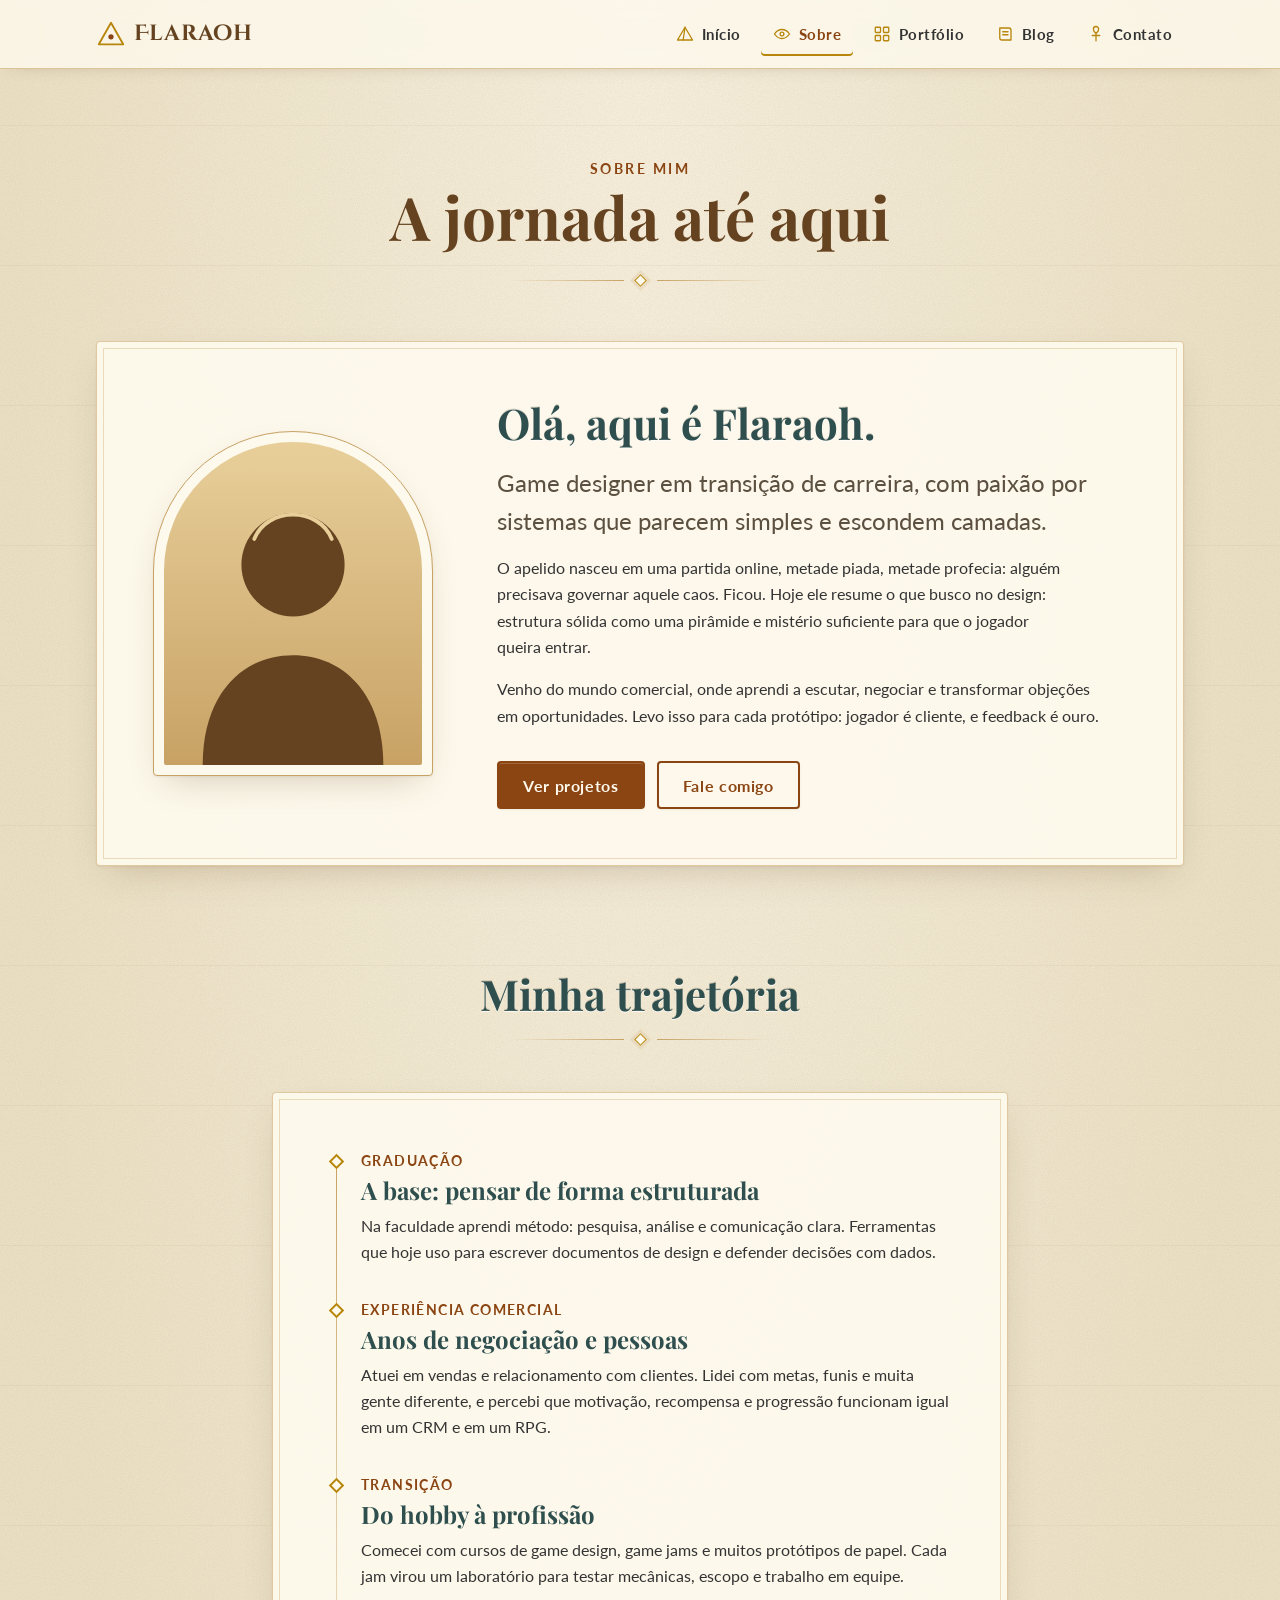
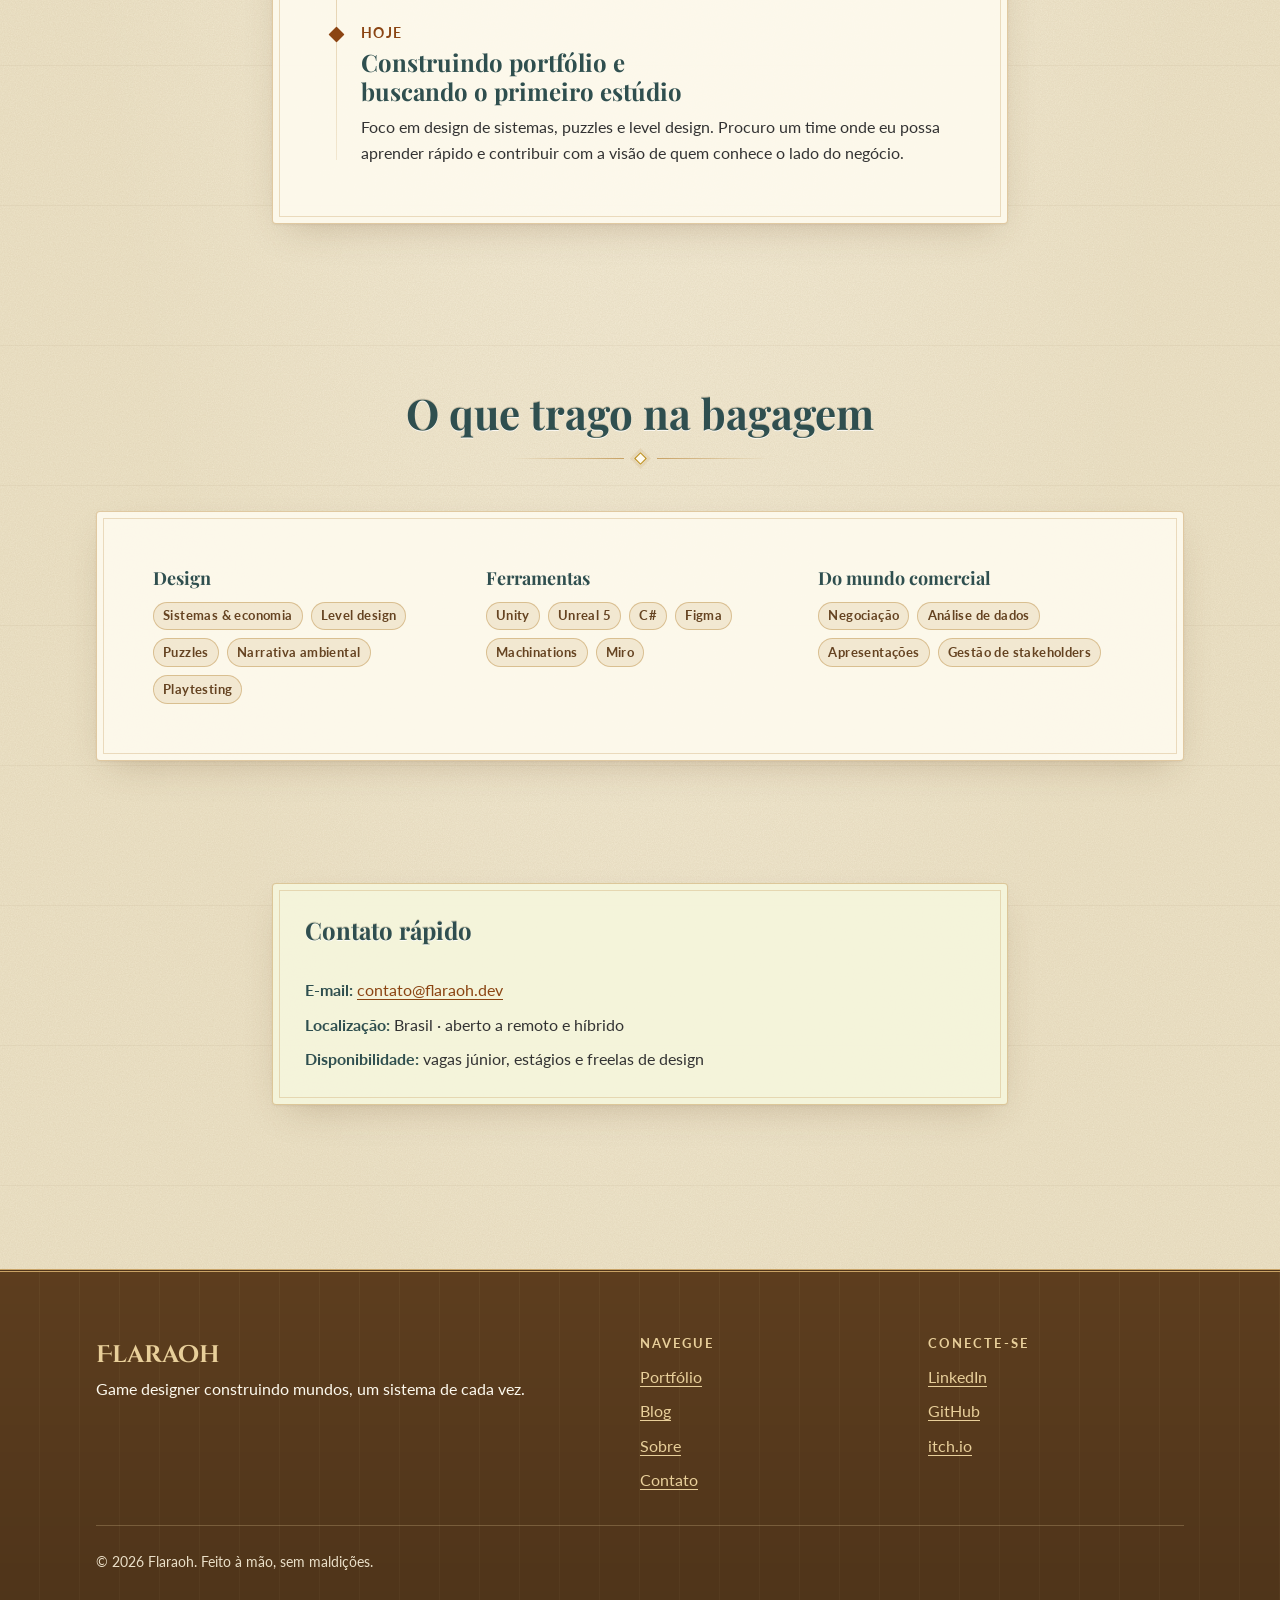
==== about.html @ 3b941d6c "Versão inicial do site Flaraoh Co-Authored-By: Claude Opus 5.5 <noreply@anthropic.com>" ====
<!doctype html>
<html lang="pt-BR">
<head>
  <meta charset="utf-8">
  <meta name="viewport" content="width=device-width, initial-scale=1">
  <title>Sobre · Flaraoh</title>
  <meta name="description" content="A jornada de Flaraoh: da graduação e da experiência comercial até o game design.">
  <meta name="theme-color" content="#FDF9ED">
  <link rel="icon" href="assets/favicon.svg" type="image/svg+xml">
  <link rel="preconnect" href="https://fonts.googleapis.com">
  <link rel="preconnect" href="https://fonts.gstatic.com" crossorigin>
  <link rel="stylesheet" href="https://fonts.googleapis.com/css2?family=Cinzel+Decorative:wght@700&family=Lato:ital,wght@0,400;0,700;1,400&family=Playfair+Display:wght@600;700&display=swap">
  <link rel="stylesheet" href="css/style.css">
  <script>document.documentElement.classList.add("js");</script>
  <script src="js/main.js" defer></script>
</head>
<body>
  <a class="skip-link" href="#conteudo">Pular para o conteúdo</a>

  <header class="site-header">
    <div class="container site-header__inner">
      <a class="brand" href="index.html">
        <svg class="brand__mark" viewBox="0 0 32 32" aria-hidden="true"><path d="M16 4 3 27h26L16 4Z" fill="none" stroke="#B8860B" stroke-width="2" stroke-linejoin="round"/><circle cx="16" cy="19" r="2.8" fill="#8B4513"/></svg>
        <span class="brand__name">Flaraoh</span>
      </a>
      <button class="nav-toggle" type="button" aria-expanded="false" aria-controls="site-nav">
        <span class="nav-toggle__bars" aria-hidden="true"></span>
        <span class="nav-toggle__label visually-hidden">Abrir menu</span>
      </button>
      <nav id="site-nav" class="site-nav" aria-label="Principal">
        <ul class="site-nav__list">
          <li><a class="site-nav__link" href="index.html"><svg class="site-nav__icon" viewBox="0 0 24 24" aria-hidden="true"><path d="M12 3 2 20h20L12 3Z"/><path d="M12 3 9.5 20"/></svg>Início</a></li>
          <li><a class="site-nav__link" href="about.html" aria-current="page"><svg class="site-nav__icon" viewBox="0 0 24 24" aria-hidden="true"><path d="M2 12s4-6 10-6 10 6 10 6-4 6-10 6S2 12 2 12Z"/><circle cx="12" cy="12" r="2.5"/></svg>Sobre</a></li>
          <li><a class="site-nav__link" href="portfolio.html"><svg class="site-nav__icon" viewBox="0 0 24 24" aria-hidden="true"><rect x="3" y="3" width="7" height="7" rx="1"/><rect x="14" y="3" width="7" height="7" rx="1"/><rect x="3" y="14" width="7" height="7" rx="1"/><rect x="14" y="14" width="7" height="7" rx="1"/></svg>Portfólio</a></li>
          <li><a class="site-nav__link" href="blog.html"><svg class="site-nav__icon" viewBox="0 0 24 24" aria-hidden="true"><path d="M5 4h12a3 3 0 0 1 3 3v13H8a3 3 0 0 1-3-3V4Z"/><path d="M9 9h7M9 13h7"/></svg>Blog</a></li>
          <li><a class="site-nav__link" href="contact.html"><svg class="site-nav__icon" viewBox="0 0 24 24" aria-hidden="true"><path d="M12 11C9.5 9 8.5 7 8.5 5.5a3.5 3.5 0 0 1 7 0C15.5 7 14.5 9 12 11Z"/><path d="M12 11v10M7 14h10"/></svg>Contato</a></li>
        </ul>
      </nav>
    </div>
  </header>

  <main id="conteudo">
    <header class="page-header container">
      <p class="eyebrow">Sobre mim</p>
      <h1 class="mt-0">A jornada até aqui</h1>
      <div class="divider" aria-hidden="true"><span class="divider__gem"></span></div>
    </header>

    <!-- EDITAR: substitua os textos abaixo pela sua história real -->
    <section class="container" aria-label="Apresentação">
      <div class="plaque">
        <div class="profile">
          <figure class="profile__photo">
            <!-- Troque por sua foto: idealmente WebP/AVIF, ~560×700px, < 80 KB -->
            <img src="assets/img/profile.svg" alt="Retrato de Flaraoh" width="400" height="500" decoding="async">
          </figure>
          <div class="stack">
            <h2 class="engraved--subtle">Olá, aqui é Flaraoh.</h2>
            <p class="lead">Game designer em transição de carreira, com paixão por sistemas que parecem simples e escondem camadas.</p>
            <p>O apelido nasceu em uma partida online, metade piada, metade profecia: alguém precisava governar aquele caos. Ficou. Hoje ele resume o que busco no design: estrutura sólida como uma pirâmide e mistério suficiente para que o jogador queira entrar.</p>
            <p>Venho do mundo comercial, onde aprendi a escutar, negociar e transformar objeções em oportunidades. Levo isso para cada protótipo: jogador é cliente, e feedback é ouro.</p>
            <div class="hero__actions hero__actions--start">
              <a class="btn" href="portfolio.html">Ver projetos</a>
              <a class="btn btn--ghost" href="contact.html">Fale comigo</a>
            </div>
          </div>
        </div>
      </div>
    </section>

    <section class="section" aria-labelledby="jornada-title">
      <div class="container container--narrow">
        <header class="section-header">
          <h2 id="jornada-title" class="section-title engraved--subtle">Minha trajetória</h2>
          <div class="divider" aria-hidden="true"><span class="divider__gem"></span></div>
        </header>

        <div class="plaque">
          <ol class="timeline">
            <li class="timeline__item">
              <p class="timeline__period">Graduação</p>
              <h3>A base: pensar de forma estruturada</h3>
              <p>Na faculdade aprendi método: pesquisa, análise e comunicação clara. Ferramentas que hoje uso para escrever documentos de design e defender decisões com dados.</p>
            </li>
            <li class="timeline__item">
              <p class="timeline__period">Experiência comercial</p>
              <h3>Anos de negociação e pessoas</h3>
              <p>Atuei em vendas e relacionamento com clientes. Lidei com metas, funis e muita gente diferente, e percebi que motivação, recompensa e progressão funcionam igual em um CRM e em um RPG.</p>
            </li>
            <li class="timeline__item">
              <p class="timeline__period">Transição</p>
              <h3>Do hobby à profissão</h3>
              <p>Comecei com cursos de game design, game jams e muitos protótipos de papel. Cada jam virou um laboratório para testar mecânicas, escopo e trabalho em equipe.</p>
            </li>
            <li class="timeline__item timeline__item--current">
              <p class="timeline__period">Hoje</p>
              <h3>Construindo portfólio e buscando o primeiro estúdio</h3>
              <p>Foco em design de sistemas, puzzles e level design. Procuro um time onde eu possa aprender rápido e contribuir com a visão de quem conhece o lado do negócio.</p>
            </li>
          </ol>
        </div>
      </div>
    </section>

    <section class="section section--tight" aria-labelledby="skills-title">
      <div class="container">
        <header class="section-header">
          <h2 id="skills-title" class="section-title engraved--subtle">O que trago na bagagem</h2>
          <div class="divider" aria-hidden="true"><span class="divider__gem"></span></div>
        </header>

        <div class="plaque">
          <div class="skill-groups">
            <div class="skill-group">
              <h3>Design</h3>
              <ul class="tag-list">
                <li class="tag">Sistemas & economia</li><li class="tag">Level design</li><li class="tag">Puzzles</li><li class="tag">Narrativa ambiental</li><li class="tag">Playtesting</li>
              </ul>
            </div>
            <div class="skill-group">
              <h3>Ferramentas</h3>
              <ul class="tag-list">
                <li class="tag">Unity</li><li class="tag">Unreal 5</li><li class="tag">C#</li><li class="tag">Figma</li><li class="tag">Machinations</li><li class="tag">Miro</li>
              </ul>
            </div>
            <div class="skill-group">
              <h3>Do mundo comercial</h3>
              <ul class="tag-list">
                <li class="tag">Negociação</li><li class="tag">Análise de dados</li><li class="tag">Apresentações</li><li class="tag">Gestão de stakeholders</li>
              </ul>
            </div>
          </div>
        </div>
      </div>
    </section>

    <section class="section section--tight" aria-labelledby="contato-rapido-title">
      <div class="container container--narrow">
        <div class="plaque plaque--beige plaque--compact">
          <h2 id="contato-rapido-title" class="engraved--subtle fs-h3">Contato rápido</h2>
          <ul class="contact-facts mt-6">
            <!-- EDITAR: e-mail e localização -->
            <li><strong>E-mail:</strong> <a href="mailto:contato@flaraoh.dev">contato@flaraoh.dev</a></li>
            <li><strong>Localização:</strong> Brasil · aberto a remoto e híbrido</li>
            <li><strong>Disponibilidade:</strong> vagas júnior, estágios e freelas de design</li>
          </ul>
        </div>
      </div>
    </section>
  </main>

  <footer class="site-footer">
    <div class="container site-footer__inner">
      <div>
        <p class="site-footer__brand">Flaraoh</p>
        <p>Game designer construindo mundos, um sistema de cada vez.</p>
      </div>
      <nav aria-label="Rodapé">
        <h2 class="site-footer__heading">Navegue</h2>
        <ul class="site-footer__links">
          <li><a href="portfolio.html">Portfólio</a></li>
          <li><a href="blog.html">Blog</a></li>
          <li><a href="about.html">Sobre</a></li>
          <li><a href="contact.html">Contato</a></li>
        </ul>
      </nav>
      <div>
        <h2 class="site-footer__heading">Conecte-se</h2>
        <ul class="site-footer__links">
          <li><a href="https://www.linkedin.com/in/seu-usuario" rel="noopener">LinkedIn</a></li>
          <li><a href="https://github.com/seu-usuario" rel="noopener">GitHub</a></li>
          <li><a href="https://seu-usuario.itch.io" rel="noopener">itch.io</a></li>
        </ul>
      </div>
      <p class="site-footer__copy">© <span data-year>2026</span> Flaraoh. Feito à mão, sem maldições.</p>
    </div>
  </footer>
</body>
</html>
---- css/style.css ----
/* ==========================================================================
   Flaraoh — Portfólio & Blog
   Tema: "Deserto Dourado" · Tipografia: "Antigo & Moderno"
   Organização: 1. Tokens · 2. Reset/Base · 3. Tipografia · 4. Layout
                5. Componentes · 6. Páginas · 7. Utilitários · 8. Media
   Convenção de classes: BEM-like (bloco__elemento--modificador)
   ========================================================================== */

/* 1. TOKENS
   ========================================================================== */
:root {
  /* Paleta "Deserto Dourado" */
  --c-sand: #FDF9ED;        /* Primária: Areia Clara (placas/pergaminho) */
  --c-beige: #F5F5DC;       /* Primária: Bege Claro */
  --c-wall: #EDE3C8;        /* Pedra da parede (fundo do body) */
  --c-gold: #C8A265;        /* Secundária: Ouro Envelhecido (decorativo) */
  --c-goldenrod: #B8860B;   /* Secundária: Goldenrod (ícones/linhas) */
  --c-gold-light: #E8CF9A;  /* Ouro claro para texto sobre fundo escuro */
  --c-cta: #8B4513;         /* Destaque: Saddle Brown (botões/links) */
  --c-cta-dark: #654321;    /* Destaque: Marrom Escuro (hover/títulos) */
  --c-text: #333333;        /* Texto principal */
  --c-slate: #2F4F4F;       /* Títulos secundários */
  --c-muted: #5C5040;       /* Texto de apoio (contraste ≥ 7:1 sobre areia) */
  --c-border: #7A6545;      /* Borda de campos (≥ 3:1 sobre areia) */
  --c-error: #A0281E;
  --c-success: #2E5E3A;

  /* Tipografia */
  --f-display: "Cinzel Decorative", "Cinzel", Georgia, serif;
  --f-heading: "Playfair Display", Georgia, "Times New Roman", serif;
  --f-body: "Lato", "Open Sans", system-ui, -apple-system, "Segoe UI", sans-serif;

  --fs-sm: 0.875rem;
  --fs-base: 1rem;
  --fs-md: clamp(1.0625rem, 0.3vw + 1rem, 1.1875rem);
  --fs-lg: clamp(1.25rem, 0.8vw + 1rem, 1.5rem);
  --fs-h3: clamp(1.25rem, 0.9vw + 1rem, 1.5rem);
  --fs-h2: clamp(1.75rem, 2.2vw + 1rem, 2.625rem);
  --fs-h1: clamp(2.25rem, 4vw + 1rem, 3.75rem);
  --fs-hero: clamp(3rem, 9vw + 1rem, 6.5rem);

  /* Espaçamento */
  --sp-1: 0.25rem;
  --sp-2: 0.5rem;
  --sp-3: 0.75rem;
  --sp-4: 1rem;
  --sp-5: 1.5rem;
  --sp-6: 2rem;
  --sp-7: 3rem;
  --sp-8: 4rem;
  --sp-9: 6rem;
  --section-y: clamp(3.5rem, 8vw, 7rem);

  /* Formas & sombras */
  --radius: 4px;
  --radius-lg: 10px;
  --shadow-sm: 0 1px 2px rgb(101 67 33 / 0.08);
  --shadow-plaque: 0 1px 2px rgb(101 67 33 / 0.08), 0 14px 36px -14px rgb(101 67 33 / 0.28);
  --shadow-lift: 0 2px 4px rgb(101 67 33 / 0.1), 0 20px 40px -16px rgb(101 67 33 / 0.35);

  --container: 72rem;
  --measure: 68ch;
  --header-h: 4.25rem;
  --ease: cubic-bezier(0.2, 0.7, 0.2, 1);
}

/* 2. RESET / BASE
   ========================================================================== */
*,
*::before,
*::after { box-sizing: border-box; }

* { margin: 0; }

html {
  -webkit-text-size-adjust: 100%;
  text-size-adjust: 100%;
  scroll-behavior: smooth;
  scroll-padding-top: calc(var(--header-h) + var(--sp-4));
}

body {
  min-height: 100vh;
  display: flex;
  flex-direction: column;
  font-family: var(--f-body);
  font-size: var(--fs-base);
  line-height: 1.65;
  color: var(--c-text);
  background-color: var(--c-wall);
  /* "Parede gravada": ruído de pedra + fiadas horizontais muito sutis */
  background-image:
    url("data:image/svg+xml,%3Csvg xmlns='http://www.w3.org/2000/svg' width='220' height='220'%3E%3Cfilter id='n'%3E%3CfeTurbulence type='fractalNoise' baseFrequency='.85' numOctaves='3' stitchTiles='stitch'/%3E%3CfeColorMatrix values='0 0 0 0 .40 0 0 0 0 .28 0 0 0 0 .13 0 0 0 .16 0'/%3E%3C/filter%3E%3Crect width='100%25' height='100%25' filter='url(%23n)'/%3E%3C/svg%3E"),
    repeating-linear-gradient(0deg, transparent 0 139px, rgb(101 67 33 / 0.05) 139px 140px),
    radial-gradient(ellipse at 50% 0%, rgb(253 249 237 / 0.7), transparent 70%);
  text-rendering: optimizeLegibility;
  -webkit-font-smoothing: antialiased;
}

main { flex: 1; }

img,
svg,
video,
iframe {
  display: block;
  max-width: 100%;
}

img { height: auto; }

input,
button,
textarea,
select { font: inherit; color: inherit; }

a {
  color: var(--c-cta);
  text-decoration-thickness: 1px;
  text-underline-offset: 0.2em;
  transition: color 0.2s var(--ease);
}

a:hover { color: var(--c-cta-dark); text-decoration-thickness: 2px; }

:focus-visible {
  outline: 3px solid var(--c-cta);
  outline-offset: 3px;
  border-radius: 2px;
}

::selection { background: var(--c-gold); color: #1F1408; }

/* 3. TIPOGRAFIA
   ========================================================================== */
h1,
h2,
h3 {
  font-family: var(--f-heading);
  font-weight: 700;
  line-height: 1.2;
  color: var(--c-slate);
  text-wrap: balance;
}

h1 { font-size: var(--fs-h1); color: var(--c-cta-dark); }
h2 { font-size: var(--fs-h2); }
h3 { font-size: var(--fs-h3); }

p,
li { max-width: var(--measure); text-wrap: pretty; }

.lead {
  font-size: var(--fs-lg);
  line-height: 1.55;
  color: var(--c-muted);
}

.eyebrow {
  font-family: var(--f-body);
  font-size: var(--fs-sm);
  font-weight: 700;
  letter-spacing: 0.18em;
  text-transform: uppercase;
  color: var(--c-cta);
}

/* Efeito "gravado na pedra" — somente H1 da home e (sutilmente) H2 de seção */
.engraved {
  font-family: var(--f-display);
  font-weight: 700;
  letter-spacing: 0.04em;
  color: var(--c-cta-dark);
  text-shadow:
    0 -1px 0 rgb(40 22 6 / 0.45),   /* sombra na borda superior do sulco */
    0 1px 0 rgb(255 255 255 / 0.75), /* luz batendo na borda inferior */
    0 2px 3px rgb(255 255 255 / 0.35);
}

.engraved--subtle {
  text-shadow:
    0 -1px 0 rgb(40 22 6 / 0.18),
    0 1px 0 rgb(255 255 255 / 0.8);
}

/* 4. LAYOUT
   ========================================================================== */
.container {
  width: 100%;
  max-width: var(--container);
  margin-inline: auto;
  padding-inline: var(--sp-4);
}

.container--narrow { max-width: 50rem; }

.section { padding-block: var(--section-y); }
.section--tight { padding-block: calc(var(--section-y) * 0.6); }

.stack > * + * { margin-top: var(--sp-4); }
.stack--lg > * + * { margin-top: var(--sp-6); }

.grid {
  display: grid;
  gap: var(--sp-6);
  grid-template-columns: 1fr;
}

/* 5. COMPONENTES
   ========================================================================== */

/* --- Skip link --- */
.skip-link {
  position: absolute;
  left: var(--sp-4);
  top: -100px;
  z-index: 100;
  padding: var(--sp-3) var(--sp-4);
  background: var(--c-cta-dark);
  color: var(--c-sand);
  font-weight: 700;
  border-radius: var(--radius);
}

.skip-link:focus { top: var(--sp-3); color: var(--c-sand); }

/* --- Cabeçalho fixo --- */
.site-header {
  position: sticky;
  top: 0;
  z-index: 50;
  background: rgb(253 249 237 / 0.94);
  border-bottom: 1px solid rgb(200 162 101 / 0.6);
  box-shadow: 0 6px 18px -14px rgb(101 67 33 / 0.5);
}

@supports (backdrop-filter: blur(8px)) {
  .site-header {
    background: rgb(253 249 237 / 0.82);
    backdrop-filter: blur(10px) saturate(1.1);
  }
}

.site-header__inner {
  position: relative;
  display: flex;
  flex-wrap: wrap;
  align-items: center;
  justify-content: space-between;
  min-height: var(--header-h);
  gap: var(--sp-2) var(--sp-4);
}

.brand {
  display: inline-flex;
  align-items: center;
  gap: var(--sp-2);
  text-decoration: none;
  color: var(--c-cta-dark);
}

.brand:hover { color: var(--c-cta); text-decoration: none; }

.brand__mark { width: 30px; height: 30px; flex: none; }

.brand__name {
  font-family: var(--f-display);
  font-weight: 700;
  font-size: 1.375rem;
  letter-spacing: 0.04em;
}

/* --- Botão do menu (mobile) --- */
.nav-toggle {
  display: none;
  align-items: center;
  justify-content: center;
  width: 44px;
  height: 44px;
  padding: 0;
  background: transparent;
  border: 1px solid rgb(200 162 101 / 0.7);
  border-radius: var(--radius);
  cursor: pointer;
  color: var(--c-cta-dark);
}

.js .nav-toggle { display: inline-flex; }

.nav-toggle__bars,
.nav-toggle__bars::before,
.nav-toggle__bars::after {
  display: block;
  width: 20px;
  height: 2px;
  background: currentColor;
  border-radius: 2px;
  transition: transform 0.25s var(--ease), background-color 0.25s var(--ease);
}

.nav-toggle__bars { position: relative; }
.nav-toggle__bars::before,
.nav-toggle__bars::after { content: ""; position: absolute; left: 0; }
.nav-toggle__bars::before { top: -6px; }
.nav-toggle__bars::after { top: 6px; }

.nav-toggle[aria-expanded="true"] .nav-toggle__bars { background: transparent; }
.nav-toggle[aria-expanded="true"] .nav-toggle__bars::before { transform: translateY(6px) rotate(45deg); }
.nav-toggle[aria-expanded="true"] .nav-toggle__bars::after { transform: translateY(-6px) rotate(-45deg); }

/* --- Navegação --- */
.site-nav { width: 100%; }

.site-nav__list {
  list-style: none;
  padding: 0 0 var(--sp-3);
  display: flex;
  flex-wrap: wrap;
  gap: var(--sp-1) var(--sp-2);
}

/* Com JS: menu vira dropdown no mobile. Sem JS: fica sempre visível. */
.js .site-nav {
  display: none;
  position: absolute;
  top: 100%;
  left: 0;
  right: 0;
  background: var(--c-sand);
  border-bottom: 1px solid var(--c-gold);
  box-shadow: 0 18px 30px -18px rgb(101 67 33 / 0.45);
}

.js .site-nav.is-open { display: block; animation: nav-in 0.22s var(--ease); }

.js .site-nav__list {
  flex-direction: column;
  padding: var(--sp-3) var(--sp-4) var(--sp-5);
}

@keyframes nav-in {
  from { opacity: 0; transform: translateY(-6px); }
  to { opacity: 1; transform: none; }
}

.site-nav__link {
  display: flex;
  align-items: center;
  gap: var(--sp-2);
  min-height: 44px;
  padding: var(--sp-2) var(--sp-3);
  border-radius: var(--radius);
  font-weight: 700;
  font-size: 0.9375rem;
  letter-spacing: 0.03em;
  color: var(--c-text);
  text-decoration: none;
  transition: background-color 0.2s var(--ease), color 0.2s var(--ease);
}

.site-nav__link:hover {
  color: var(--c-cta-dark);
  background: rgb(200 162 101 / 0.16);
  text-decoration: none;
}

.site-nav__link[aria-current="page"] {
  color: var(--c-cta);
  box-shadow: inset 0 -2px 0 var(--c-goldenrod);
}

.site-nav__icon {
  width: 18px;
  height: 18px;
  flex: none;
  fill: none;
  stroke: var(--c-goldenrod);
  stroke-width: 1.75;
  stroke-linecap: round;
  stroke-linejoin: round;
}

/* --- Botões / CTAs --- */
.btn {
  --btn-bg: var(--c-cta);
  --btn-fg: var(--c-sand);
  --btn-bd: var(--c-cta);
  display: inline-flex;
  align-items: center;
  justify-content: center;
  gap: var(--sp-2);
  min-height: 48px;
  padding: var(--sp-3) var(--sp-5);
  font-family: var(--f-body);
  font-weight: 700;
  font-size: 1rem;
  letter-spacing: 0.04em;
  line-height: 1.2;
  text-decoration: none;
  color: var(--btn-fg);
  background: var(--btn-bg);
  border: 2px solid var(--btn-bd);
  border-radius: var(--radius);
  box-shadow: var(--shadow-sm), inset 0 1px 0 rgb(255 255 255 / 0.18);
  cursor: pointer;
  transition: transform 0.18s var(--ease), box-shadow 0.18s var(--ease),
              background-color 0.18s var(--ease), color 0.18s var(--ease);
}

.btn:hover {
  --btn-bg: var(--c-cta-dark);
  --btn-bd: var(--c-cta-dark);
  color: var(--btn-fg);
  text-decoration: none;
  transform: translateY(-2px);
  box-shadow: 0 10px 20px -10px rgb(101 67 33 / 0.7), inset 0 1px 0 rgb(255 255 255 / 0.18);
}

.btn:active {
  transform: translateY(1px);
  box-shadow: inset 0 3px 6px rgb(0 0 0 / 0.3);
}

.btn--ghost {
  --btn-bg: transparent;
  --btn-fg: var(--c-cta);
}

.btn--ghost:hover {
  --btn-bg: var(--c-cta);
  --btn-bd: var(--c-cta);
  --btn-fg: var(--c-sand);
}

.btn--block { width: 100%; }

.btn[disabled],
.btn[aria-disabled="true"] { opacity: 0.6; cursor: not-allowed; transform: none; }

.btn__arrow { transition: transform 0.18s var(--ease); }
.btn:hover .btn__arrow { transform: translateX(3px); }

.link-arrow {
  display: inline-flex;
  align-items: center;
  gap: var(--sp-1);
  font-weight: 700;
  text-decoration: none;
}

.link-arrow::after {
  content: "→";
  transition: transform 0.18s var(--ease);
}

.link-arrow:hover { text-decoration: underline; }
.link-arrow:hover::after { transform: translateX(3px); }

/* --- Placa / Pergaminho (fundo do conteúdo) --- */
.plaque {
  position: relative;
  padding: clamp(1.5rem, 5vw, 3.5rem);
  background: rgb(253 249 237 / 0.95);
  border: 1px solid rgb(200 162 101 / 0.55);
  border-radius: var(--radius);
  box-shadow: var(--shadow-plaque);
  /* moldura interna dupla, como uma placa entalhada */
  outline: 1px solid rgb(200 162 101 / 0.35);
  outline-offset: -8px;
}

.plaque--beige { background: rgb(245 245 220 / 0.95); }
.plaque--compact { padding: clamp(1.25rem, 4vw, 2rem); }

/* --- Divisor ornamental --- */
.divider {
  display: flex;
  align-items: center;
  gap: var(--sp-3);
  width: min(260px, 70%);
  margin: var(--sp-5) auto;
}

.divider::before,
.divider::after {
  content: "";
  flex: 1;
  height: 1px;
  background: linear-gradient(90deg, transparent, var(--c-gold));
}

.divider::after { background: linear-gradient(270deg, transparent, var(--c-gold)); }

.divider__gem {
  width: 9px;
  height: 9px;
  transform: rotate(45deg);
  border: 1px solid var(--c-goldenrod);
  background: var(--c-sand);
  box-shadow: 0 0 0 3px rgb(200 162 101 / 0.18);
}

.divider--start { margin-inline: 0; }
.divider--start::before { display: none; }

/* --- Cabeçalho de seção --- */
.section-header {
  text-align: center;
  margin-bottom: var(--sp-7);
}

.section-header > p { margin-inline: auto; }
.section-header .divider { margin-block: var(--sp-4); }

.section-title { font-family: var(--f-heading); }

.section-header__sub { color: var(--c-muted); font-size: var(--fs-md); }

/* --- Cabeçalho de página interna --- */
.page-header {
  padding-block: clamp(3rem, 7vw, 5.5rem) var(--sp-6);
  text-align: center;
}

.page-header > * { margin-inline: auto; }
.page-header .lead { margin-top: var(--sp-3); }

/* --- Hero (home) --- */
.hero {
  padding-block: clamp(3.5rem, 10vw, 8rem) var(--section-y);
  text-align: center;
  overflow: hidden;
}

.hero__inner { display: flex; flex-direction: column; align-items: center; }

.hero__title {
  font-size: var(--fs-hero);
  line-height: 1;
  margin-top: var(--sp-3);
}

.hero__plaque { max-width: 44rem; margin-top: var(--sp-2); }

.hero__lead {
  font-size: var(--fs-lg);
  line-height: 1.55;
  margin-inline: auto;
}

.hero__actions {
  display: flex;
  flex-direction: column;
  gap: var(--sp-3);
  margin-top: var(--sp-6);
}

/* --- Tags --- */
.tag-list {
  list-style: none;
  padding: 0;
  display: flex;
  flex-wrap: wrap;
  gap: var(--sp-2);
}

.tag {
  display: inline-block;
  padding: 0.2em 0.7em;
  font-size: 0.8125rem;
  font-weight: 700;
  letter-spacing: 0.03em;
  color: var(--c-cta-dark);
  background: rgb(200 162 101 / 0.18);
  border: 1px solid rgb(200 162 101 / 0.6);
  border-radius: 999px;
}

/* --- Cards de projeto --- */
.card-list { list-style: none; padding: 0; }
.card-list > li { max-width: none; display: flex; }
.card-list > li > .card { flex: 1; }

.card {
  position: relative;
  display: flex;
  flex-direction: column;
  background: rgb(253 249 237 / 0.96);
  border: 1px solid rgb(200 162 101 / 0.55);
  border-radius: var(--radius);
  box-shadow: var(--shadow-plaque);
  overflow: hidden;
  transition: transform 0.25s var(--ease), box-shadow 0.25s var(--ease);
}

.card:has(.card__link:hover),
.card:focus-within {
  transform: translateY(-4px);
  box-shadow: var(--shadow-lift);
}

.card__media {
  aspect-ratio: 16 / 10;
  background: var(--c-beige);
  border-bottom: 1px solid rgb(200 162 101 / 0.55);
  overflow: hidden;
}

.card__media img {
  width: 100%;
  height: 100%;
  object-fit: cover;
  transition: transform 0.5s var(--ease);
}

.card:has(.card__link:hover) .card__media img { transform: scale(1.04); }

.card__body {
  display: flex;
  flex-direction: column;
  flex: 1;
  gap: var(--sp-3);
  padding: var(--sp-5);
}

.card__meta { font-size: var(--fs-sm); color: var(--c-muted); }

.card__title a { color: inherit; text-decoration: none; }

/* link "esticado": o card inteiro é clicável sem aninhar links */
.card__link::after { content: ""; position: absolute; inset: 0; }

.card__footer { margin-top: auto; padding-top: var(--sp-2); }

.card__cta { font-weight: 700; color: var(--c-cta); }
.card__cta--soon { color: var(--c-muted); font-style: italic; font-weight: 400; }

.badge {
  position: absolute;
  top: var(--sp-3);
  right: var(--sp-3);
  z-index: 1;
  padding: 0.25em 0.7em;
  font-size: 0.75rem;
  font-weight: 700;
  letter-spacing: 0.08em;
  text-transform: uppercase;
  color: var(--c-sand);
  background: var(--c-cta-dark);
  border-radius: var(--radius);
}

/* --- Lista de posts --- */
.post-list { list-style: none; padding: 0; }

.post-list > li { max-width: none; }

.post-list > li + li {
  margin-top: var(--sp-6);
  padding-top: var(--sp-6);
  border-top: 1px solid rgb(200 162 101 / 0.5);
}

.post-preview { display: grid; gap: var(--sp-2); }

.post-preview__meta {
  display: flex;
  flex-wrap: wrap;
  gap: var(--sp-1) var(--sp-3);
  font-size: var(--fs-sm);
  color: var(--c-muted);
}

.post-preview__meta span::before { content: "·"; margin-right: var(--sp-3); }

.post-preview__title a { color: var(--c-slate); text-decoration: none; }
.post-preview__title a:hover { color: var(--c-cta); text-decoration: underline; }

.post-preview__excerpt { color: var(--c-text); }

/* --- Faixa de CTA --- */
.cta-band { text-align: center; }
.cta-band .lead { margin: var(--sp-4) auto 0; }
.cta-band__actions {
  display: flex;
  flex-wrap: wrap;
  justify-content: center;
  gap: var(--sp-3);
  margin-top: var(--sp-6);
}

/* --- Artigo / Prosa --- */
.prose {
  font-size: var(--fs-md);
  line-height: 1.8;
}

.prose > * + * { margin-top: 1.25em; }
.prose h2 { font-size: clamp(1.5rem, 1.5vw + 1rem, 2rem); margin-top: 2.2em; }
.prose h3 { margin-top: 1.8em; }
.prose h2 + *,
.prose h3 + * { margin-top: 0.6em; }

.prose ul,
.prose ol { padding-left: 1.4em; }
.prose li + li { margin-top: 0.4em; }
.prose li::marker { color: var(--c-goldenrod); }

.prose blockquote {
  padding: var(--sp-4) var(--sp-5);
  border-left: 3px solid var(--c-gold);
  background: rgb(200 162 101 / 0.1);
  font-family: var(--f-heading);
  font-style: italic;
  font-size: 1.15em;
  color: var(--c-slate);
}

.prose code {
  font-size: 0.9em;
  padding: 0.1em 0.35em;
  background: rgb(200 162 101 / 0.18);
  border-radius: 3px;
}

.article-header { text-align: center; }
.article-header > * { margin-inline: auto; }
.article-header__meta {
  display: flex;
  flex-wrap: wrap;
  justify-content: center;
  gap: var(--sp-1) var(--sp-4);
  margin-top: var(--sp-4);
  font-size: var(--fs-sm);
  color: var(--c-muted);
}

/* --- Figuras / mídia --- */
.figure { margin-block: var(--sp-6); }

.figure img,
.figure .video-frame {
  width: 100%;
  border-radius: var(--radius);
  border: 1px solid rgb(200 162 101 / 0.55);
  box-shadow: var(--shadow-sm);
}

.figure figcaption {
  margin-top: var(--sp-2);
  font-size: var(--fs-sm);
  color: var(--c-muted);
  text-align: center;
  max-width: none;
}

.video-frame {
  position: relative;
  aspect-ratio: 16 / 9;
  background: #2A1B0E;
  overflow: hidden;
}

.video-frame iframe,
.video-frame img { position: absolute; inset: 0; width: 100%; height: 100%; object-fit: cover; border: 0; }

.gallery {
  display: grid;
  gap: var(--sp-4);
  grid-template-columns: 1fr;
}

.gallery .figure { margin: 0; }

/* --- Lista de metadados (projeto) --- */
.meta-list {
  display: grid;
  gap: var(--sp-4);
  grid-template-columns: repeat(auto-fit, minmax(8rem, 1fr));
}

.meta-list dt {
  font-size: 0.75rem;
  font-weight: 700;
  letter-spacing: 0.14em;
  text-transform: uppercase;
  color: var(--c-cta);
}

.meta-list dd { margin: var(--sp-1) 0 0; font-weight: 700; color: var(--c-slate); }

/* --- Destaques do case study --- */
.stats {
  list-style: none;
  padding: 0;
  display: grid;
  gap: var(--sp-4);
  grid-template-columns: repeat(auto-fit, minmax(9rem, 1fr));
}

.stats li {
  max-width: none;
  padding: var(--sp-4);
  text-align: center;
  background: rgb(200 162 101 / 0.12);
  border: 1px solid rgb(200 162 101 / 0.5);
  border-radius: var(--radius);
}

.stats strong {
  display: block;
  font-family: var(--f-heading);
  font-size: 2rem;
  line-height: 1.1;
  color: var(--c-cta-dark);
}

.stats span { font-size: var(--fs-sm); color: var(--c-muted); }

/* --- Navegação entre páginas (anterior/próximo) --- */
.pager {
  display: flex;
  flex-wrap: wrap;
  justify-content: space-between;
  gap: var(--sp-4);
  margin-top: var(--sp-7);
  padding-top: var(--sp-5);
  border-top: 1px solid rgb(200 162 101 / 0.5);
}

/* --- Linha do tempo (sobre) --- */
.timeline {
  list-style: none;
  padding: 0 0 0 var(--sp-6);
  position: relative;
}

.timeline::before {
  content: "";
  position: absolute;
  left: 7px;
  top: 0.4rem;
  bottom: 0.4rem;
  width: 1px;
  background: linear-gradient(var(--c-gold), rgb(200 162 101 / 0.2));
}

.timeline__item { position: relative; max-width: none; }
.timeline__item + .timeline__item { margin-top: var(--sp-6); }

.timeline__item::before {
  content: "";
  position: absolute;
  left: calc(-1 * var(--sp-6) + 2px);
  top: 0.45rem;
  width: 11px;
  height: 11px;
  transform: rotate(45deg);
  background: var(--c-sand);
  border: 2px solid var(--c-goldenrod);
}

.timeline__item--current::before { background: var(--c-cta); border-color: var(--c-cta); }

.timeline__period {
  font-size: var(--fs-sm);
  font-weight: 700;
  letter-spacing: 0.1em;
  text-transform: uppercase;
  color: var(--c-cta);
}

.timeline__item h3 { margin-block: var(--sp-1) var(--sp-2); }

/* --- Perfil (sobre) --- */
.profile {
  display: grid;
  gap: var(--sp-6);
  align-items: center;
}

.profile__photo {
  width: min(280px, 80%);
  margin-inline: auto;
  padding: 10px;
  background: var(--c-sand);
  border: 1px solid var(--c-gold);
  border-radius: 140px 140px var(--radius) var(--radius); /* arco de portal de templo */
  box-shadow: var(--shadow-plaque);
}

.profile__photo img { border-radius: 130px 130px 2px 2px; width: 100%; }

.skill-groups {
  display: grid;
  gap: var(--sp-5);
}

.skill-group h3 { font-size: 1.125rem; margin-bottom: var(--sp-3); }

.contact-facts { list-style: none; padding: 0; display: grid; gap: var(--sp-2); }
.contact-facts strong { color: var(--c-slate); }

/* --- Links sociais --- */
.social-list {
  list-style: none;
  padding: 0;
  display: grid;
  gap: var(--sp-3);
}

.social-list a {
  display: flex;
  align-items: center;
  gap: var(--sp-3);
  min-height: 48px;
  padding: var(--sp-3) var(--sp-4);
  font-weight: 700;
  text-decoration: none;
  color: var(--c-text);
  background: rgb(253 249 237 / 0.7);
  border: 1px solid rgb(200 162 101 / 0.6);
  border-radius: var(--radius);
  transition: border-color 0.2s var(--ease), transform 0.2s var(--ease), background-color 0.2s var(--ease);
}

.social-list a:hover {
  color: var(--c-cta-dark);
  border-color: var(--c-cta);
  background: var(--c-sand);
  transform: translateX(3px);
}

.social-list small { display: block; font-weight: 400; color: var(--c-muted); }

.social-list__icon {
  width: 22px;
  height: 22px;
  flex: none;
  fill: none;
  stroke: var(--c-goldenrod);
  stroke-width: 1.75;
  stroke-linecap: round;
  stroke-linejoin: round;
}

/* --- Formulário --- */
.form { display: grid; gap: var(--sp-5); }

.field { display: grid; gap: var(--sp-2); }

.field__label { font-weight: 700; color: var(--c-slate); }
.req { color: var(--c-error); }

.field__hint { font-size: var(--fs-sm); color: var(--c-muted); }

.field__input {
  width: 100%;
  min-height: 48px;
  padding: var(--sp-3) var(--sp-4);
  font-size: 1rem; /* evita zoom automático no iOS */
  background: #FFFDF6;
  border: 1.5px solid var(--c-border);
  border-radius: var(--radius);
  transition: border-color 0.2s var(--ease), box-shadow 0.2s var(--ease);
}

.field__input:hover { border-color: var(--c-cta-dark); }

.field__input:focus-visible {
  outline: none;
  border-color: var(--c-cta);
  box-shadow: 0 0 0 3px rgb(139 69 19 / 0.25);
}

textarea.field__input { min-height: 10rem; resize: vertical; line-height: 1.6; }

.field__input[aria-invalid="true"] {
  border-color: var(--c-error);
  box-shadow: 0 0 0 3px rgb(160 40 30 / 0.15);
}

.field__error {
  font-size: var(--fs-sm);
  font-weight: 700;
  color: var(--c-error);
}

.field__error:empty { display: none; }

.form__status {
  padding: var(--sp-4);
  border-radius: var(--radius);
  font-weight: 700;
}

.form__status:empty { display: none; }
.form__status--success { color: var(--c-success); background: rgb(46 94 58 / 0.1); border: 1px solid rgb(46 94 58 / 0.4); }
.form__status--error { color: var(--c-error); background: rgb(160 40 30 / 0.08); border: 1px solid rgb(160 40 30 / 0.4); }

/* honeypot anti-spam */
.form__trap { position: absolute; left: -9999px; width: 1px; height: 1px; overflow: hidden; }

/* --- Rodapé --- */
.site-footer {
  margin-top: var(--section-y);
  padding-block: var(--sp-8) var(--sp-6);
  color: var(--c-sand);
  background-color: var(--c-cta-dark);
  background-image:
    linear-gradient(180deg, rgb(0 0 0 / 0.08), rgb(0 0 0 / 0.22)),
    repeating-linear-gradient(90deg, transparent 0 39px, rgb(232 207 154 / 0.05) 39px 40px);
  border-top: 3px double var(--c-gold);
}

.site-footer a { color: var(--c-gold-light); }
.site-footer a:hover { color: #FFF4DC; }
.site-footer :focus-visible { outline-color: var(--c-gold-light); }

.site-footer__inner { display: grid; gap: var(--sp-6); }

.site-footer__brand {
  font-family: var(--f-display);
  font-size: 1.5rem;
  font-weight: 700;
  color: var(--c-gold-light);
}

.site-footer__heading {
  font-family: var(--f-body);
  font-size: 0.8125rem;
  font-weight: 700;
  letter-spacing: 0.16em;
  text-transform: uppercase;
  color: var(--c-gold-light);
  margin-bottom: var(--sp-3);
}

.site-footer__links { list-style: none; padding: 0; display: grid; gap: var(--sp-2); }

.site-footer__copy {
  padding-top: var(--sp-5);
  border-top: 1px solid rgb(232 207 154 / 0.25);
  font-size: var(--fs-sm);
  color: #EADFC8;
  max-width: none;
}

/* 6. PÁGINAS — ajustes específicos
   ========================================================================== */
.project-hero img {
  width: 100%;
  aspect-ratio: 16 / 9;
  object-fit: cover;
  border-radius: var(--radius);
  border: 1px solid rgb(200 162 101 / 0.55);
  box-shadow: var(--shadow-plaque);
}

.content-columns { display: grid; gap: var(--sp-6); }

/* 7. UTILITÁRIOS
   ========================================================================== */
.visually-hidden {
  position: absolute !important;
  width: 1px;
  height: 1px;
  padding: 0;
  margin: -1px;
  overflow: hidden;
  clip: rect(0 0 0 0);
  white-space: nowrap;
  border: 0;
}

.text-center { text-align: center; }
.fs-h3 { font-size: var(--fs-h3); }
.hero__actions.hero__actions--start { justify-content: flex-start; }
.mt-0 { margin-top: 0 !important; }
.mt-6 { margin-top: var(--sp-6); }
.mt-7 { margin-top: var(--sp-7); }
.mx-auto { margin-inline: auto; }

/* 8. MEDIA QUERIES (mobile-first)
   ========================================================================== */
@media (min-width: 30em) {
  .hero__actions { flex-direction: row; justify-content: center; }
  .gallery { grid-template-columns: repeat(2, 1fr); }
}

@media (min-width: 48em) {
  .container { padding-inline: var(--sp-6); }

  .grid--2,
  .grid--3 { grid-template-columns: repeat(2, 1fr); }

  /* Navegação horizontal no desktop */
  .js .nav-toggle { display: none; }

  .site-nav,
  .js .site-nav {
    display: block;
    position: static;
    width: auto;
    background: none;
    border: 0;
    box-shadow: none;
    animation: none;
  }

  .site-nav__list,
  .js .site-nav__list {
    flex-direction: row;
    padding: 0;
  }

  .site-header__inner { flex-wrap: nowrap; }

  .profile { grid-template-columns: 280px 1fr; gap: var(--sp-8); }
  .profile__photo { width: 100%; }

  .skill-groups { grid-template-columns: repeat(3, 1fr); }

  .site-footer__inner { grid-template-columns: 2fr 1fr 1fr; }
  .site-footer__copy { grid-column: 1 / -1; }

  .content-columns--contact { grid-template-columns: 3fr 2fr; align-items: start; }
}

@media (min-width: 64em) {
  .grid--3 { grid-template-columns: repeat(3, 1fr); }
  .site-nav__list,
  .js .site-nav__list { gap: var(--sp-2); }
}

@media (prefers-reduced-motion: reduce) {
  html { scroll-behavior: auto; }
  *,
  *::before,
  *::after {
    animation-duration: 0.01ms !important;
    animation-iteration-count: 1 !important;
    transition-duration: 0.01ms !important;
  }
}

@media print {
  body { background: #fff; }
  .site-header,
  .site-footer,
  .nav-toggle,
  .cta-band { display: none; }
  .plaque,
  .card { box-shadow: none; outline: 0; background: #fff; }
}
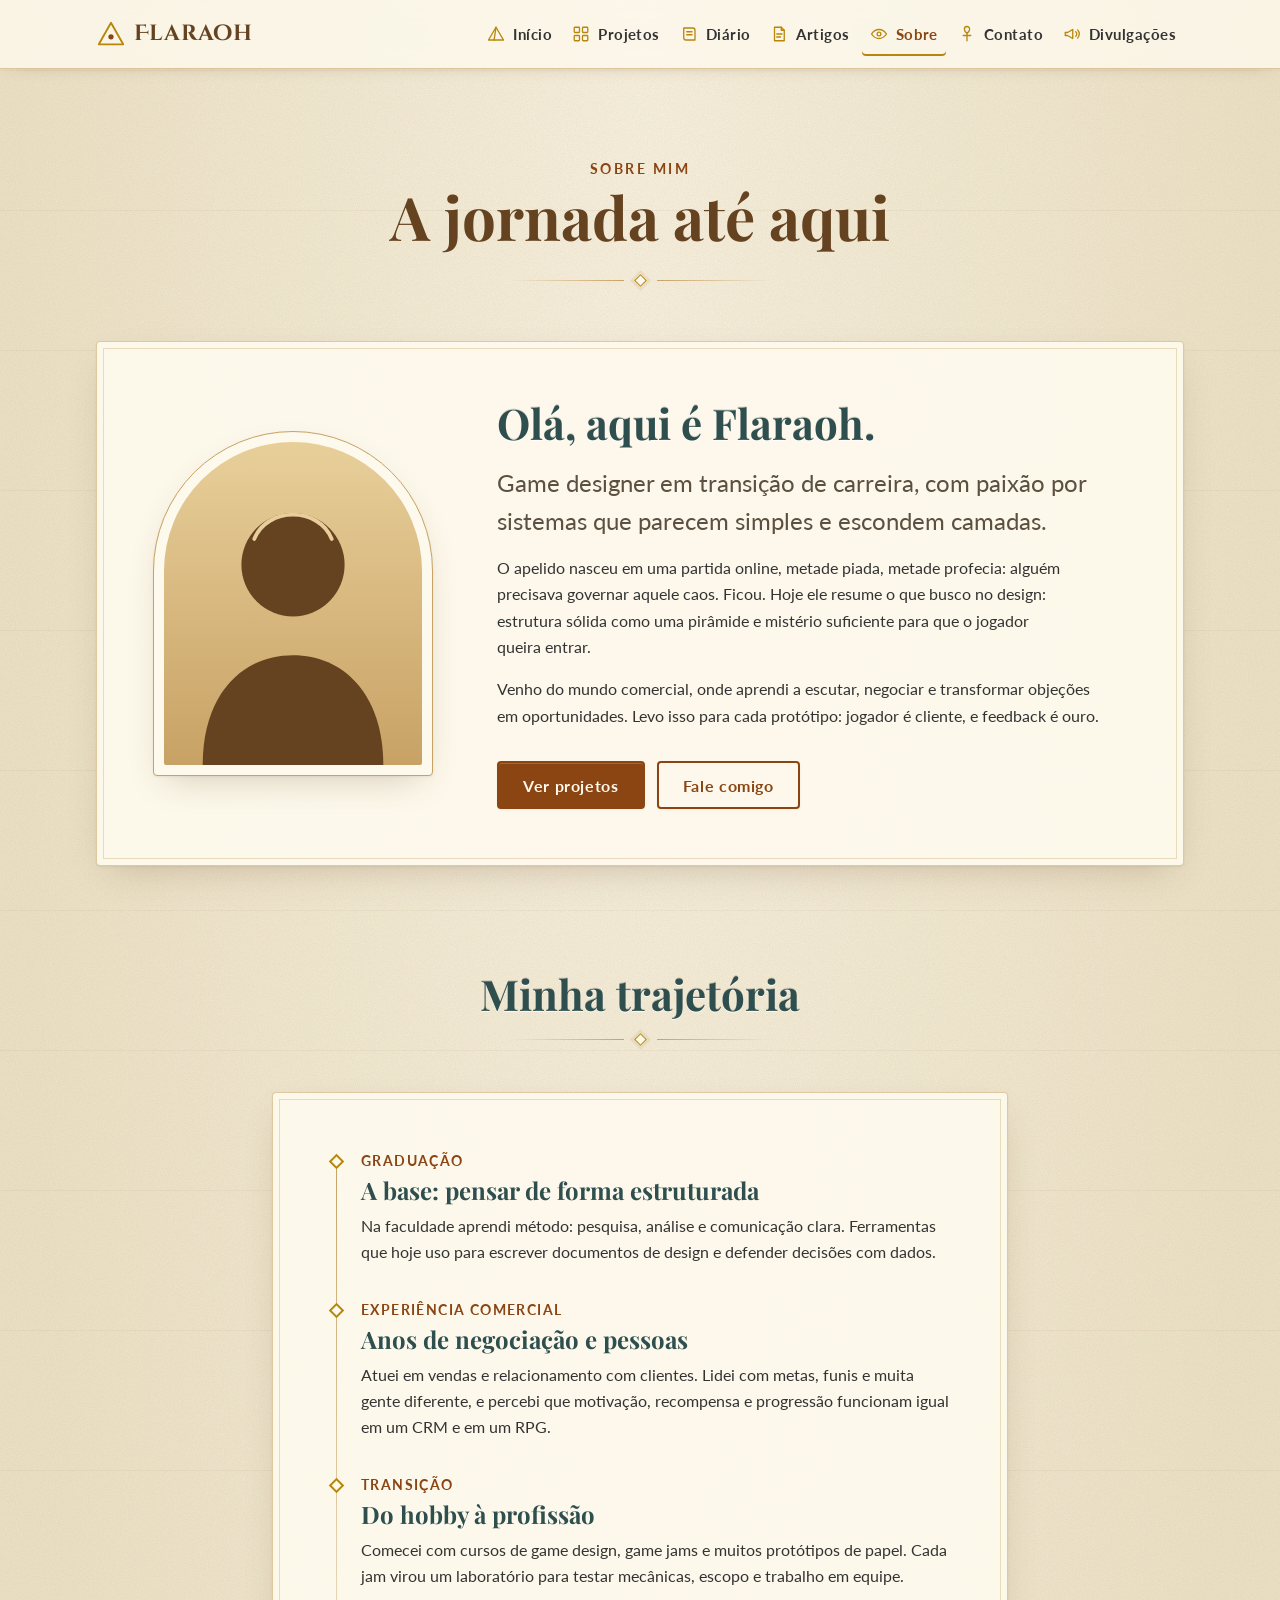
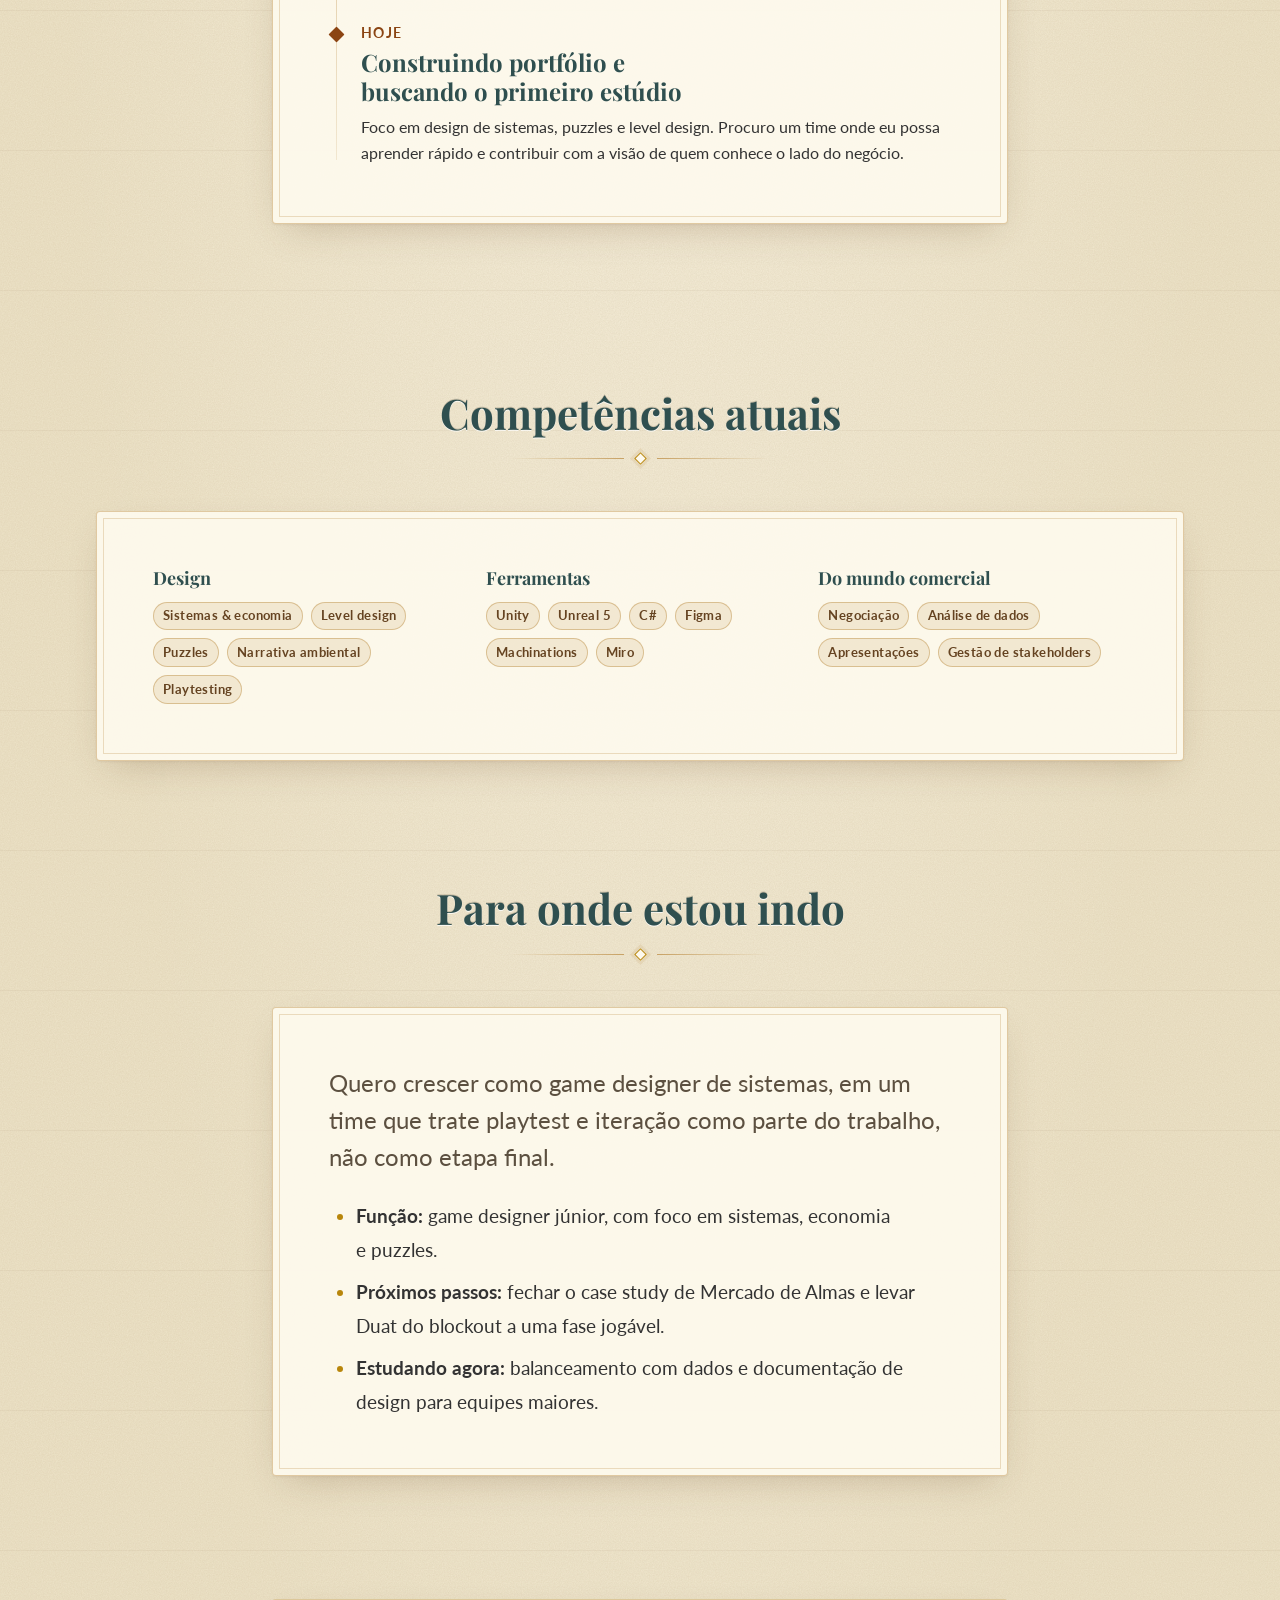
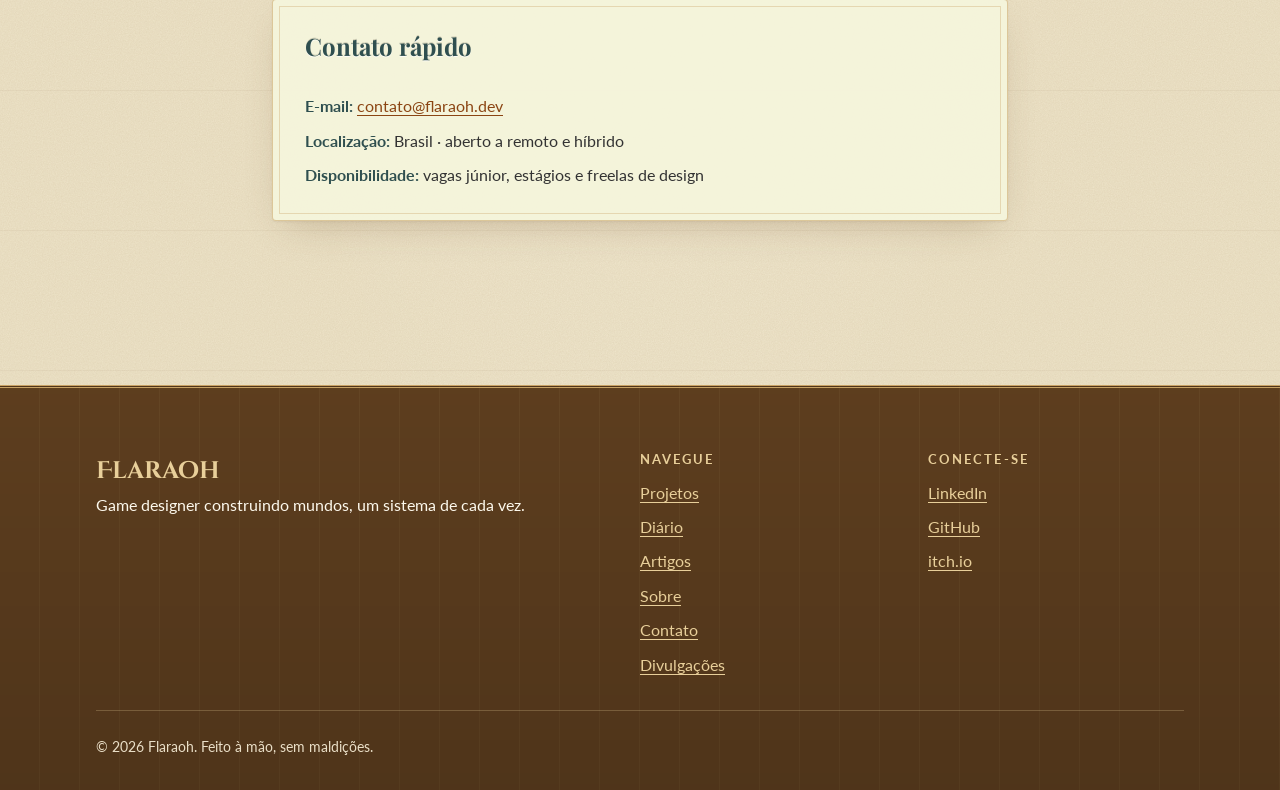
==== commit db9a4e44: "Reestrutura o site: Projetos, Diário, Artigos e Divulgações - Renomeia portfolio/blog/post-1 para pr" ====
--- a/about.html
+++ b/about.html
@@ -4,7 +4,7 @@
   <meta charset="utf-8">
   <meta name="viewport" content="width=device-width, initial-scale=1">
   <title>Sobre · Flaraoh</title>
-  <meta name="description" content="A jornada de Flaraoh: da graduação e da experiência comercial até o game design.">
+  <meta name="description" content="A trajetória de Flaraoh, suas competências atuais em game design e a direção profissional que busca.">
   <meta name="theme-color" content="#FDF9ED">
   <link rel="icon" href="assets/favicon.svg" type="image/svg+xml">
   <link rel="preconnect" href="https://fonts.googleapis.com">
@@ -30,10 +30,12 @@
       <nav id="site-nav" class="site-nav" aria-label="Principal">
         <ul class="site-nav__list">
           <li><a class="site-nav__link" href="index.html"><svg class="site-nav__icon" viewBox="0 0 24 24" aria-hidden="true"><path d="M12 3 2 20h20L12 3Z"/><path d="M12 3 9.5 20"/></svg>Início</a></li>
+          <li><a class="site-nav__link" href="projects.html"><svg class="site-nav__icon" viewBox="0 0 24 24" aria-hidden="true"><rect x="3" y="3" width="7" height="7" rx="1"/><rect x="14" y="3" width="7" height="7" rx="1"/><rect x="3" y="14" width="7" height="7" rx="1"/><rect x="14" y="14" width="7" height="7" rx="1"/></svg>Projetos</a></li>
+          <li><a class="site-nav__link" href="devlog.html"><svg class="site-nav__icon" viewBox="0 0 24 24" aria-hidden="true"><path d="M5 4h12a3 3 0 0 1 3 3v13H8a3 3 0 0 1-3-3V4Z"/><path d="M9 9h7M9 13h7"/></svg>Diário</a></li>
+          <li><a class="site-nav__link" href="articles.html"><svg class="site-nav__icon" viewBox="0 0 24 24" aria-hidden="true"><path d="M6 3h9l4 4v14H6V3Z"/><path d="M15 3v4h4M9 12h7M9 16h5"/></svg>Artigos</a></li>
           <li><a class="site-nav__link" href="about.html" aria-current="page"><svg class="site-nav__icon" viewBox="0 0 24 24" aria-hidden="true"><path d="M2 12s4-6 10-6 10 6 10 6-4 6-10 6S2 12 2 12Z"/><circle cx="12" cy="12" r="2.5"/></svg>Sobre</a></li>
-          <li><a class="site-nav__link" href="portfolio.html"><svg class="site-nav__icon" viewBox="0 0 24 24" aria-hidden="true"><rect x="3" y="3" width="7" height="7" rx="1"/><rect x="14" y="3" width="7" height="7" rx="1"/><rect x="3" y="14" width="7" height="7" rx="1"/><rect x="14" y="14" width="7" height="7" rx="1"/></svg>Portfólio</a></li>
-          <li><a class="site-nav__link" href="blog.html"><svg class="site-nav__icon" viewBox="0 0 24 24" aria-hidden="true"><path d="M5 4h12a3 3 0 0 1 3 3v13H8a3 3 0 0 1-3-3V4Z"/><path d="M9 9h7M9 13h7"/></svg>Blog</a></li>
           <li><a class="site-nav__link" href="contact.html"><svg class="site-nav__icon" viewBox="0 0 24 24" aria-hidden="true"><path d="M12 11C9.5 9 8.5 7 8.5 5.5a3.5 3.5 0 0 1 7 0C15.5 7 14.5 9 12 11Z"/><path d="M12 11v10M7 14h10"/></svg>Contato</a></li>
+          <li><a class="site-nav__link" href="spotlight.html"><svg class="site-nav__icon" viewBox="0 0 24 24" aria-hidden="true"><path d="M3 10v4h3l7 4V6l-7 4H3Z"/><path d="M17 9a4 4 0 0 1 0 6M19.5 6.5a8 8 0 0 1 0 11"/></svg>Divulgações</a></li>
         </ul>
       </nav>
     </div>
@@ -60,7 +62,7 @@
             <p>O apelido nasceu em uma partida online, metade piada, metade profecia: alguém precisava governar aquele caos. Ficou. Hoje ele resume o que busco no design: estrutura sólida como uma pirâmide e mistério suficiente para que o jogador queira entrar.</p>
             <p>Venho do mundo comercial, onde aprendi a escutar, negociar e transformar objeções em oportunidades. Levo isso para cada protótipo: jogador é cliente, e feedback é ouro.</p>
             <div class="hero__actions hero__actions--start">
-              <a class="btn" href="portfolio.html">Ver projetos</a>
+              <a class="btn" href="projects.html">Ver projetos</a>
               <a class="btn btn--ghost" href="contact.html">Fale comigo</a>
             </div>
           </div>
@@ -105,7 +107,7 @@
     <section class="section section--tight" aria-labelledby="skills-title">
       <div class="container">
         <header class="section-header">
-          <h2 id="skills-title" class="section-title engraved--subtle">O que trago na bagagem</h2>
+          <h2 id="skills-title" class="section-title engraved--subtle">Competências atuais</h2>
           <div class="divider" aria-hidden="true"><span class="divider__gem"></span></div>
         </header>
 
@@ -129,6 +131,27 @@
                 <li class="tag">Negociação</li><li class="tag">Análise de dados</li><li class="tag">Apresentações</li><li class="tag">Gestão de stakeholders</li>
               </ul>
             </div>
+          </div>
+        </div>
+      </div>
+    </section>
+
+    <!-- EDITAR: descreva o tipo de vaga, de estúdio e de jogo que você busca -->
+    <section class="section section--tight" aria-labelledby="direcao-title">
+      <div class="container container--narrow">
+        <header class="section-header">
+          <h2 id="direcao-title" class="section-title engraved--subtle">Para onde estou indo</h2>
+          <div class="divider" aria-hidden="true"><span class="divider__gem"></span></div>
+        </header>
+
+        <div class="plaque">
+          <div class="prose">
+            <p class="lead mt-0">Quero crescer como game designer de sistemas, em um time que trate playtest e iteração como parte do trabalho, não como etapa final.</p>
+            <ul>
+              <li><strong>Função:</strong> game designer júnior, com foco em sistemas, economia e puzzles.</li>
+              <li><strong>Próximos passos:</strong> fechar o case study de Mercado de Almas e levar Duat do blockout a uma fase jogável.</li>
+              <li><strong>Estudando agora:</strong> balanceamento com dados e documentação de design para equipes maiores.</li>
+            </ul>
           </div>
         </div>
       </div>
@@ -158,10 +181,12 @@
       <nav aria-label="Rodapé">
         <h2 class="site-footer__heading">Navegue</h2>
         <ul class="site-footer__links">
-          <li><a href="portfolio.html">Portfólio</a></li>
-          <li><a href="blog.html">Blog</a></li>
+          <li><a href="projects.html">Projetos</a></li>
+          <li><a href="devlog.html">Diário</a></li>
+          <li><a href="articles.html">Artigos</a></li>
           <li><a href="about.html">Sobre</a></li>
           <li><a href="contact.html">Contato</a></li>
+          <li><a href="spotlight.html">Divulgações</a></li>
         </ul>
       </nav>
       <div>
--- a/css/style.css
+++ b/css/style.css
@@ -678,6 +678,31 @@
 
 .post-preview__excerpt { color: var(--c-text); }
 
+/* --- Etapas do processo (projetos) --- */
+.process {
+  list-style: none;
+  padding: 0;
+  display: grid;
+  gap: var(--sp-5);
+  counter-reset: step;
+}
+
+.process > li { max-width: none; counter-increment: step; }
+
+.process__title {
+  display: flex;
+  align-items: baseline;
+  gap: var(--sp-2);
+  font-size: var(--fs-h3);
+}
+
+.process__title::before {
+  content: counter(step, decimal-leading-zero);
+  font-family: var(--f-display);
+  font-size: var(--fs-base);
+  color: var(--c-cta);
+}
+
 /* --- Faixa de CTA --- */
 .cta-band { text-align: center; }
 .cta-band .lead { margin: var(--sp-4) auto 0; }
@@ -1079,6 +1104,7 @@
 .mt-0 { margin-top: 0 !important; }
 .mt-6 { margin-top: var(--sp-6); }
 .mt-7 { margin-top: var(--sp-7); }
+.mb-7 { margin-bottom: var(--sp-7); }
 .mx-auto { margin-inline: auto; }
 
 /* 8. MEDIA QUERIES (mobile-first)
@@ -1094,7 +1120,25 @@
   .grid--2,
   .grid--3 { grid-template-columns: repeat(2, 1fr); }
 
-  /* Navegação horizontal no desktop */
+  .process { grid-template-columns: repeat(2, 1fr); }
+
+  .profile { grid-template-columns: 280px 1fr; gap: var(--sp-8); }
+  .profile__photo { width: 100%; }
+
+  .skill-groups { grid-template-columns: repeat(3, 1fr); }
+
+  .site-footer__inner { grid-template-columns: 2fr 1fr 1fr; }
+  .site-footer__copy { grid-column: 1 / -1; }
+
+  .content-columns--contact { grid-template-columns: 3fr 2fr; align-items: start; }
+}
+
+@media (min-width: 64em) {
+  .grid--3 { grid-template-columns: repeat(3, 1fr); }
+
+  .process { grid-template-columns: repeat(4, 1fr); }
+
+  /* Navegação horizontal no desktop (7 itens só cabem a partir daqui) */
   .js .nav-toggle { display: none; }
 
   .site-nav,
@@ -1111,26 +1155,19 @@
   .site-nav__list,
   .js .site-nav__list {
     flex-direction: row;
+    gap: var(--sp-1);
     padding: 0;
   }
 
+  .site-nav__link { padding-inline: var(--sp-2); }
+  .site-nav__icon { display: none; }
+
   .site-header__inner { flex-wrap: nowrap; }
-
-  .profile { grid-template-columns: 280px 1fr; gap: var(--sp-8); }
-  .profile__photo { width: 100%; }
-
-  .skill-groups { grid-template-columns: repeat(3, 1fr); }
-
-  .site-footer__inner { grid-template-columns: 2fr 1fr 1fr; }
-  .site-footer__copy { grid-column: 1 / -1; }
-
-  .content-columns--contact { grid-template-columns: 3fr 2fr; align-items: start; }
-}
-
-@media (min-width: 64em) {
-  .grid--3 { grid-template-columns: repeat(3, 1fr); }
-  .site-nav__list,
-  .js .site-nav__list { gap: var(--sp-2); }
+}
+
+/* Ícones do menu voltam quando há largura de sobra */
+@media (min-width: 80em) {
+  .site-nav__icon { display: block; }
 }
 
 @media (prefers-reduced-motion: reduce) {
